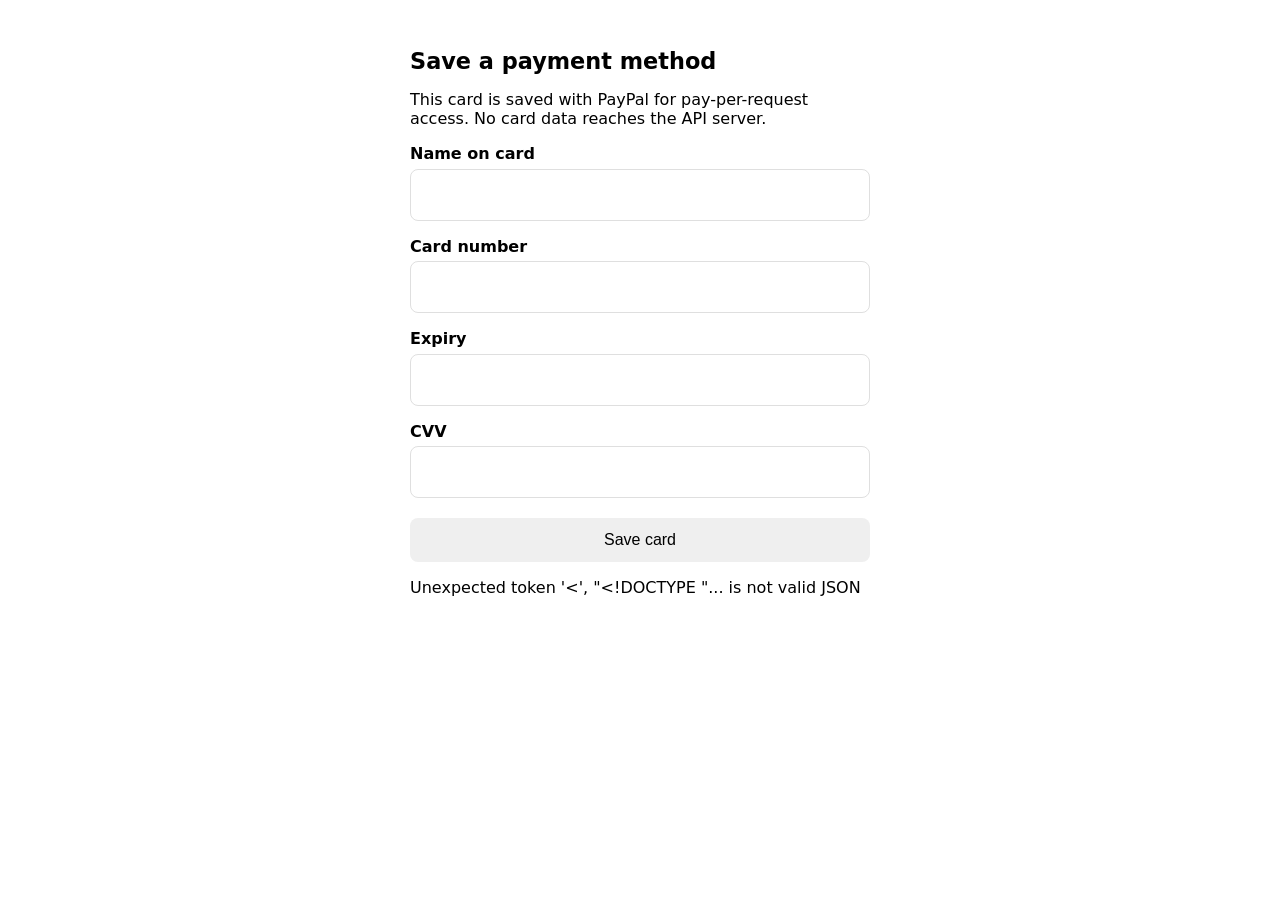
==== src/main/resources/static/enroll.html @ 19e6c8e5 "version 01 e2e" ====
<!doctype html>
<html lang="en">
<head>
  <meta charset="utf-8">
  <meta name="viewport" content="width=device-width, initial-scale=1">
  <title>Save a payment method</title>
  <style>
    :root { color-scheme: light dark; }
    body { font-family: system-ui, -apple-system, sans-serif; max-width: 460px; margin: 3rem auto; padding: 0 1rem; }
    h1 { font-size: 1.4rem; }
    label { display: block; margin: 1rem 0 0.35rem; font-weight: 600; }
    .field { border: 1px solid #8884; border-radius: 8px; min-height: 42px; padding: 4px; }
    button { margin-top: 1.25rem; width: 100%; min-height: 44px; border: 0; border-radius: 8px; font-size: 1rem; cursor: pointer; }
    #status { margin-top: 1rem; white-space: pre-wrap; }
    .hidden { display: none; }
  </style>
</head>
<body>
  <h1>Save a payment method</h1>
  <p>This card is saved with PayPal for pay-per-request access. No card data reaches the API server.</p>

  <div id="form">
    <label for="card-holder-name">Name on card</label>
    <div id="card-holder-name" class="field"></div>

    <label for="card-number">Card number</label>
    <div id="card-number" class="field"></div>

    <label for="expiration-date">Expiry</label>
    <div id="expiration-date" class="field"></div>

    <label for="cvv">CVV</label>
    <div id="cvv" class="field"></div>

    <button id="submit" type="button">Save card</button>
  </div>

  <div id="status"></div>

  <script>
    const token = window.location.pathname.split('/').filter(Boolean)[1];
    const statusElement = document.getElementById('status');
    const formElement = document.getElementById('form');
    const submitButton = document.getElementById('submit');

    function setStatus(value) {
      statusElement.textContent = value;
    }

    function describeError(error) {
      if (!error) return 'Unknown error';
      const data = error.data || {};
      const message = error.message || data.message || String(error);
      const details = error.details || data.details;
      if (!details) return message;
      const text = typeof details === 'string' ? details : JSON.stringify(details);
      return `${message}\n${text}`;
    }

    async function start() {
      if (!token) {
        setStatus('Missing enrollment token.');
        return;
      }

      const config = await fetch(`/enroll/${token}/config`).then(async (response) => {
        if (!response.ok) throw new Error(await response.text());
        return response.json();
      });

      if (!window.paypal || !window.paypal.CardFields) {
        setStatus('PayPal card fields did not load. Check the client ID and network.');
        return;
      }

      const cardFields = window.paypal.CardFields({
        createVaultSetupToken: async () => config.setupTokenId,
        onApprove: async ({ vaultSetupToken }) => {
          setStatus('Saving...');
          const response = await fetch(`/enroll/${token}/exchange`, {
            method: 'POST',
            headers: { 'Content-Type': 'application/json' },
            body: JSON.stringify({ vaultSetupToken })
          });
          if (!response.ok) {
            setStatus(await response.text());
            return;
          }
          const result = await response.json();
          formElement.classList.add('hidden');
          setStatus(`Saved ${result.brand || ''} ${result.last4 || ''}. You can close this tab.`);
        },
        onError: (error) => setStatus(describeError(error))
      });

      if (!cardFields.isEligible()) {
        setStatus('Card fields are not eligible for this PayPal account.');
        return;
      }

      cardFields.NameField().render('#card-holder-name');
      cardFields.NumberField().render('#card-number');
      cardFields.ExpiryField().render('#expiration-date');
      cardFields.CVVField().render('#cvv');

      submitButton.addEventListener('click', () => {
        setStatus('');
        cardFields.submit().catch((error) => setStatus(describeError(error)));
      });
    }

    const script = document.createElement('script');
    script.onload = start;
    script.onerror = () => setStatus('Could not load the PayPal SDK.');

    fetch(`/enroll/${token}/config`).then((response) => response.json()).then((config) => {
      script.src = `https://www.paypal.com/sdk/js?components=card-fields&client-id=${encodeURIComponent(config.clientId)}&currency=USD&intent=capture`;
      document.head.appendChild(script);
    }).catch((error) => setStatus(error.message || String(error)));
  </script>
</body>
</html>
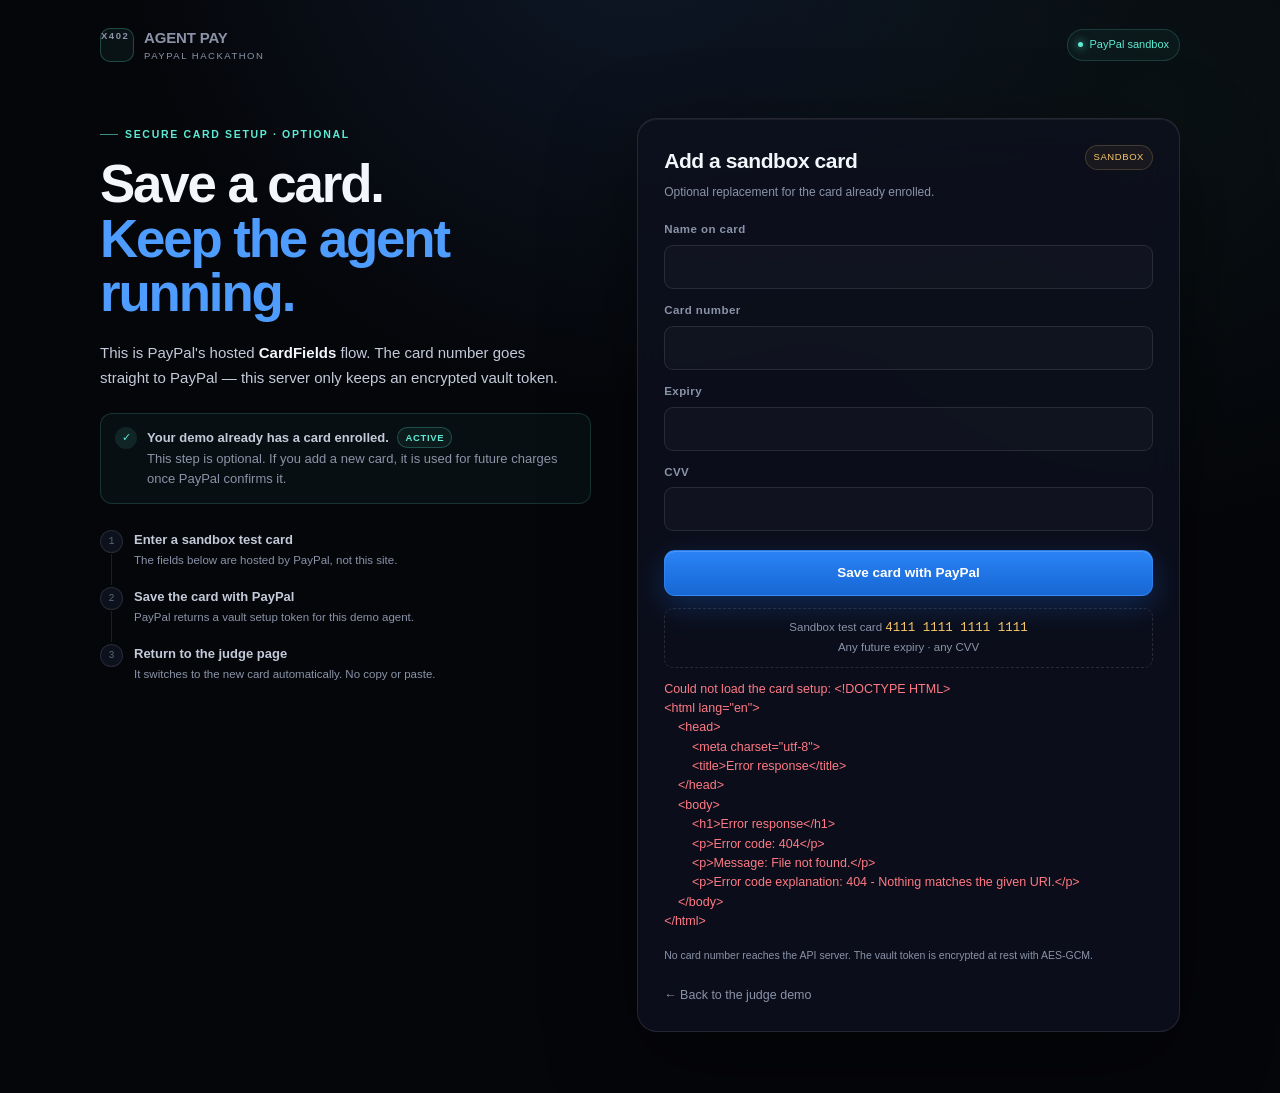
==== commit 1435bf2e: "feat: judge demo with built-in PayPal sandbox card - public judge page: real x402 402->200, PayPal V" ====
--- a/src/main/resources/static/enroll.html
+++ b/src/main/resources/static/enroll.html
@@ -3,48 +3,414 @@
 <head>
   <meta charset="utf-8">
   <meta name="viewport" content="width=device-width, initial-scale=1">
-  <title>Save a payment method</title>
+  <title>Save a sandbox card — x402 Agent Pay</title>
+  <meta name="theme-color" content="#05060a">
+  <link rel="icon" href="/favicon.svg" type="image/svg+xml">
   <style>
-    :root { color-scheme: light dark; }
-    body { font-family: system-ui, -apple-system, sans-serif; max-width: 460px; margin: 3rem auto; padding: 0 1rem; }
-    h1 { font-size: 1.4rem; }
-    label { display: block; margin: 1rem 0 0.35rem; font-weight: 600; }
-    .field { border: 1px solid #8884; border-radius: 8px; min-height: 42px; padding: 4px; }
-    button { margin-top: 1.25rem; width: 100%; min-height: 44px; border: 0; border-radius: 8px; font-size: 1rem; cursor: pointer; }
-    #status { margin-top: 1rem; white-space: pre-wrap; }
-    .hidden { display: none; }
+    @font-face {
+      font-family: "Inter";
+      font-style: normal;
+      font-weight: 400 700;
+      font-display: swap;
+      src: url("/fonts/inter-latin.woff2") format("woff2");
+    }
+    @font-face {
+      font-family: "Space Grotesk";
+      font-style: normal;
+      font-weight: 500 700;
+      font-display: swap;
+      src: url("/fonts/space-grotesk-latin.woff2") format("woff2");
+    }
+    @font-face {
+      font-family: "JetBrains Mono";
+      font-style: normal;
+      font-weight: 400 600;
+      font-display: swap;
+      src: url("/fonts/jetbrains-mono-latin.woff2") format("woff2");
+    }
+
+    :root {
+      color-scheme: dark;
+      --bg: #05060a;
+      --panel: #0d111d;
+      --line: rgba(255, 255, 255, 0.1);
+      --text: #f3f6fb;
+      --soft: #c3cad9;
+      --muted: #8a93a8;
+      --dim: #5d6578;
+      --blue: #4f9cff;
+      --mint: #5eead4;
+      --amber: #f6c66a;
+      --red: #ff7a85;
+      --font-body: "Inter", -apple-system, BlinkMacSystemFont, "Segoe UI", sans-serif;
+      --font-display: "Space Grotesk", "Inter", sans-serif;
+      --font-mono: "JetBrains Mono", "SFMono-Regular", Consolas, monospace;
+    }
+
+    * { box-sizing: border-box; }
+    body {
+      margin: 0;
+      min-height: 100vh;
+      background:
+        radial-gradient(circle at 50% -10%, rgba(79, 156, 255, 0.13), transparent 38%),
+        radial-gradient(circle at 90% 10%, rgba(94, 234, 212, 0.05), transparent 28%),
+        var(--bg);
+      color: var(--text);
+      font-family: var(--font-body);
+      font-size: 15px;
+      line-height: 1.55;
+      -webkit-font-smoothing: antialiased;
+    }
+    a { color: inherit; text-decoration: none; }
+    button { font: inherit; cursor: pointer; }
+    .hidden { display: none !important; }
+    ::selection { background: rgba(79, 156, 255, 0.35); color: #fff; }
+
+    .page { width: min(1080px, calc(100% - 40px)); margin: 0 auto; padding: 26px 0 60px; }
+
+    .topbar { display: flex; align-items: center; justify-content: space-between; gap: 18px; margin-bottom: 54px; }
+    .brand { display: inline-flex; align-items: center; gap: 10px; }
+    .brand-mark {
+      display: grid;
+      place-items: center;
+      width: 34px;
+      height: 34px;
+      border: 1px solid rgba(94, 234, 212, 0.25);
+      border-radius: 10px;
+      background: rgba(94, 234, 212, 0.06);
+      color: var(--mint);
+      font-family: var(--font-display);
+      font-size: 13px;
+      font-weight: 700;
+    }
+    .brand strong { font-family: var(--font-display); font-size: 15px; letter-spacing: -0.01em; }
+    .brand span { display: block; color: var(--muted); font-size: 8px; letter-spacing: 0.16em; text-transform: uppercase; }
+    .top-badge {
+      display: inline-flex;
+      align-items: center;
+      gap: 7px;
+      padding: 6px 10px;
+      border: 1px solid rgba(94, 234, 212, 0.18);
+      border-radius: 999px;
+      color: var(--mint);
+      background: rgba(94, 234, 212, 0.04);
+      font-size: 10px;
+    }
+    .live-dot { width: 5px; height: 5px; border-radius: 50%; background: var(--mint); box-shadow: 0 0 8px var(--mint); }
+
+    .hero { display: grid; grid-template-columns: 0.95fr 1.05fr; gap: 46px; align-items: start; }
+    .eyebrow {
+      display: inline-flex;
+      align-items: center;
+      gap: 7px;
+      margin-bottom: 14px;
+      color: var(--mint);
+      font-size: 9px;
+      font-weight: 600;
+      letter-spacing: 0.16em;
+      text-transform: uppercase;
+    }
+    .eyebrow::before { content: ""; width: 18px; height: 1px; background: var(--mint); opacity: 0.6; }
+    h1 { margin: 0; font-family: var(--font-display); font-size: clamp(2.1rem, 5vw, 3.3rem); line-height: 1.04; letter-spacing: -0.04em; }
+    h1 span { color: var(--blue); }
+    .lede { margin: 20px 0 0; max-width: 460px; color: var(--soft); font-size: 14px; line-height: 1.65; }
+    .lede strong { color: var(--text); }
+
+    .already-note {
+      display: flex;
+      gap: 10px;
+      align-items: flex-start;
+      margin-top: 22px;
+      padding: 13px 14px;
+      border: 1px solid rgba(94, 234, 212, 0.17);
+      border-radius: 12px;
+      background: rgba(94, 234, 212, 0.04);
+      color: var(--muted);
+      font-size: 11.5px;
+      line-height: 1.55;
+    }
+    .already-note .check {
+      display: grid;
+      place-items: center;
+      flex: 0 0 auto;
+      width: 22px;
+      height: 22px;
+      border-radius: 50%;
+      background: rgba(94, 234, 212, 0.1);
+      color: var(--mint);
+      font-size: 11px;
+    }
+    .already-note strong { display: block; color: var(--soft); font-size: 11.5px; }
+
+    .steps { margin: 26px 0 0; padding: 0; list-style: none; display: flex; flex-direction: column; gap: 0; }
+    .step { position: relative; display: flex; gap: 11px; padding-bottom: 17px; }
+    .step:last-child { padding-bottom: 0; }
+    .step:not(:last-child)::before { content: ""; position: absolute; top: 24px; bottom: 2px; left: 11px; width: 1px; background: var(--line); }
+    .step-num {
+      z-index: 1;
+      display: grid;
+      place-items: center;
+      flex: 0 0 auto;
+      width: 23px;
+      height: 23px;
+      border: 1px solid var(--line);
+      border-radius: 50%;
+      background: var(--panel);
+      color: var(--dim);
+      font-family: var(--font-mono);
+      font-size: 9px;
+    }
+    .step strong { display: block; color: var(--soft); font-size: 11.5px; font-weight: 600; }
+    .step small { display: block; margin-top: 2px; color: var(--muted); font-size: 10px; line-height: 1.5; }
+
+    .form-card {
+      padding: 26px;
+      border: 1px solid var(--line);
+      border-radius: 20px;
+      background: rgba(13, 17, 29, 0.88);
+      box-shadow: 0 30px 90px rgba(0, 0, 0, 0.45), inset 0 1px 0 rgba(255, 255, 255, 0.06);
+      backdrop-filter: blur(18px);
+      -webkit-backdrop-filter: blur(18px);
+    }
+    .form-head { display: flex; align-items: flex-start; justify-content: space-between; gap: 12px; margin-bottom: 20px; }
+    .form-head h2 { margin: 0; font-family: var(--font-display); font-size: 20px; letter-spacing: -0.02em; }
+    .form-head p { margin: 5px 0 0; color: var(--muted); font-size: 10.5px; }
+    .sandbox-chip {
+      flex: 0 0 auto;
+      padding: 4px 8px;
+      border: 1px solid rgba(246, 198, 106, 0.2);
+      border-radius: 999px;
+      color: var(--amber);
+      background: rgba(246, 198, 106, 0.05);
+      font-size: 8.5px;
+      letter-spacing: 0.06em;
+      text-transform: uppercase;
+    }
+
+    label { display: block; margin: 13px 0 6px; color: var(--muted); font-size: 10px; font-weight: 600; letter-spacing: 0.04em; }
+    .field {
+      min-height: 44px;
+      padding: 4px;
+      border: 1px solid var(--line);
+      border-radius: 9px;
+      background: rgba(255, 255, 255, 0.025);
+      transition: border-color 0.2s ease, background 0.2s ease;
+    }
+    .field:focus-within { border-color: rgba(79, 156, 255, 0.45); background: rgba(79, 156, 255, 0.035); }
+    .field iframe { border-radius: 6px; }
+
+    .save-button {
+      width: 100%;
+      min-height: 46px;
+      margin-top: 19px;
+      border: 1px solid rgba(79, 156, 255, 0.35);
+      border-radius: 11px;
+      background: linear-gradient(180deg, #2a83f5, #1767d4);
+      color: #fff;
+      font-size: 12.5px;
+      font-weight: 600;
+      box-shadow: 0 10px 30px rgba(29, 111, 232, 0.28), inset 0 1px 0 rgba(255, 255, 255, 0.16);
+      transition: transform 0.2s ease, filter 0.2s ease;
+    }
+    .save-button:hover:not(:disabled) { transform: translateY(-1px); filter: brightness(1.06); }
+    .save-button:disabled { opacity: 0.55; cursor: wait; }
+
+    .test-card {
+      margin: 12px 0 0;
+      padding: 10px;
+      border: 1px dashed rgba(255, 255, 255, 0.12);
+      border-radius: 9px;
+      color: var(--muted);
+      font-size: 10px;
+      line-height: 1.55;
+      text-align: center;
+    }
+    .test-card code { color: var(--amber); font-family: var(--font-mono); }
+
+    .status { margin-top: 12px; color: var(--muted); font-size: 11px; line-height: 1.55; white-space: pre-wrap; }
+    .status.error { color: var(--red); }
+    .status.success { color: var(--mint); }
+
+    .privacy { margin: 16px 0 0; color: var(--dim); font-size: 9.5px; line-height: 1.55; }
+    .back { display: inline-block; margin-top: 22px; color: var(--muted); font-size: 11px; }
+    .back:hover { color: var(--text); }
+
+    .success-panel { padding: 6px 0 4px; text-align: center; }
+    .success-icon {
+      display: grid;
+      place-items: center;
+      width: 54px;
+      height: 54px;
+      margin: 0 auto 16px;
+      border: 1px solid rgba(94, 234, 212, 0.3);
+      border-radius: 50%;
+      background: rgba(94, 234, 212, 0.08);
+      color: var(--mint);
+      font-size: 24px;
+      box-shadow: 0 0 30px rgba(94, 234, 212, 0.1);
+    }
+    .success-panel h2 { margin: 0; font-family: var(--font-display); font-size: 23px; }
+    .success-panel p { margin: 8px 0 0; color: var(--muted); font-size: 12px; }
+    .success-detail { color: var(--text) !important; font-family: var(--font-mono); font-size: 13px !important; }
+    .close-button {
+      width: 100%;
+      min-height: 44px;
+      margin-top: 20px;
+      border: 1px solid var(--line);
+      border-radius: 11px;
+      background: rgba(255, 255, 255, 0.045);
+      color: var(--soft);
+      font-size: 12px;
+      font-weight: 600;
+    }
+    .close-button:hover { background: rgba(255, 255, 255, 0.08); color: var(--text); }
+
+    /* ---------- readability + emphasis ---------- */
+    .brand span { font-size: 9.5px; }
+    .top-badge { font-size: 11px; }
+    .eyebrow { font-size: 10.5px; }
+    .lede { font-size: 15px; }
+    .already-note { font-size: 13px; line-height: 1.6; }
+    .already-note strong { font-size: 13px; }
+    .already-chip {
+      display: inline-flex;
+      margin-left: 5px;
+      padding: 2px 7px;
+      border: 1px solid rgba(94, 234, 212, 0.25);
+      border-radius: 999px;
+      background: rgba(94, 234, 212, 0.06);
+      color: var(--mint);
+      font-size: 9.5px;
+      font-weight: 600;
+      letter-spacing: 0.07em;
+      text-transform: uppercase;
+      vertical-align: 1px;
+    }
+    .step-num { font-size: 10px; }
+    .step strong { font-size: 13px; }
+    .step small { font-size: 11.5px; line-height: 1.55; }
+    .form-head h2 { font-size: 21px; }
+    .form-head p { font-size: 12px; }
+    .sandbox-chip { font-size: 9.5px; }
+    label { font-size: 11.5px; }
+    .save-button { font-size: 13.5px; }
+    .test-card { font-size: 11.5px; }
+    .test-card code { font-size: 12.5px; }
+    .status { font-size: 12.5px; }
+    .privacy { color: var(--muted); font-size: 10.5px; }
+    .back { font-size: 12.5px; }
+    .success-panel p { font-size: 13px; }
+    .success-detail { font-size: 14px !important; }
+    .close-button { font-size: 13px; }
+
+    @media (max-width: 820px) {
+      .page { width: calc(100% - 28px); padding-top: 18px; }
+      .topbar { margin-bottom: 34px; }
+      .hero { grid-template-columns: 1fr; gap: 30px; }
+      .lede { max-width: none; }
+      .steps { display: none; }
+      .form-card { padding: 20px; }
+    }
   </style>
 </head>
 <body>
-  <h1>Save a payment method</h1>
-  <p>This card is saved with PayPal for pay-per-request access. No card data reaches the API server.</p>
-
-  <div id="form">
-    <label for="card-holder-name">Name on card</label>
-    <div id="card-holder-name" class="field"></div>
-
-    <label for="card-number">Card number</label>
-    <div id="card-number" class="field"></div>
-
-    <label for="expiration-date">Expiry</label>
-    <div id="expiration-date" class="field"></div>
-
-    <label for="cvv">CVV</label>
-    <div id="cvv" class="field"></div>
-
-    <button id="submit" type="button">Save card</button>
+  <div class="page">
+    <header class="topbar">
+      <a class="brand" href="/">
+        <span class="brand-mark">x402</span>
+        <span><strong>agent pay</strong><span>PayPal hackathon</span></span>
+      </a>
+      <span class="top-badge"><span class="live-dot"></span> PayPal sandbox</span>
+    </header>
+
+    <main class="hero">
+      <section>
+        <div class="eyebrow">Secure card setup · optional</div>
+        <h1>Save a card.<br><span>Keep the agent running.</span></h1>
+        <p class="lede">
+          This is PayPal's hosted <strong>CardFields</strong> flow. The card number goes straight to
+          PayPal — this server only keeps an encrypted vault token.
+        </p>
+
+        <div class="already-note">
+          <span class="check">✓</span>
+          <div>
+            <strong>Your demo already has a card enrolled. <span class="already-chip">Active</span></strong>
+            This step is optional. If you add a new card, it is used for future charges once PayPal confirms it.
+          </div>
+        </div>
+
+        <ol class="steps">
+          <li class="step">
+            <span class="step-num">1</span>
+            <div><strong>Enter a sandbox test card</strong><small>The fields below are hosted by PayPal, not this site.</small></div>
+          </li>
+          <li class="step">
+            <span class="step-num">2</span>
+            <div><strong>Save the card with PayPal</strong><small>PayPal returns a vault setup token for this demo agent.</small></div>
+          </li>
+          <li class="step">
+            <span class="step-num">3</span>
+            <div><strong>Return to the judge page</strong><small>It switches to the new card automatically. No copy or paste.</small></div>
+          </li>
+        </ol>
+      </section>
+
+      <section class="form-card">
+        <div id="form">
+          <div class="form-head">
+            <div>
+              <h2>Add a sandbox card</h2>
+              <p>Optional replacement for the card already enrolled.</p>
+            </div>
+            <span class="sandbox-chip">Sandbox</span>
+          </div>
+
+          <label for="card-holder-name">Name on card</label>
+          <div id="card-holder-name" class="field"></div>
+
+          <label for="card-number">Card number</label>
+          <div id="card-number" class="field"></div>
+
+          <label for="expiration-date">Expiry</label>
+          <div id="expiration-date" class="field"></div>
+
+          <label for="cvv">CVV</label>
+          <div id="cvv" class="field"></div>
+
+          <button id="submit" class="save-button" type="button">Save card with PayPal</button>
+          <p class="test-card">
+            Sandbox test card <code>4111 1111 1111 1111</code><br>
+            Any future expiry · any CVV
+          </p>
+          <div id="status" class="status" role="status" aria-live="polite"></div>
+          <p class="privacy">No card number reaches the API server. The vault token is encrypted at rest with AES-GCM.</p>
+          <a class="back" href="/">← Back to the judge demo</a>
+        </div>
+
+        <div id="success" class="success-panel hidden">
+          <div class="success-icon">✓</div>
+          <h2>Card saved</h2>
+          <p class="success-detail" id="success-detail"></p>
+          <p>You can close this tab. The judge page will pick up the new card automatically.</p>
+          <button id="close-tab" class="close-button" type="button">Close this tab</button>
+          <a class="back" href="/">← Back to the judge demo</a>
+        </div>
+      </section>
+    </main>
   </div>
-
-  <div id="status"></div>
 
   <script>
     const token = window.location.pathname.split('/').filter(Boolean)[1];
     const statusElement = document.getElementById('status');
     const formElement = document.getElementById('form');
+    const successElement = document.getElementById('success');
+    const successDetail = document.getElementById('success-detail');
     const submitButton = document.getElementById('submit');
 
-    function setStatus(value) {
-      statusElement.textContent = value;
+    function setStatus(value, kind) {
+      statusElement.className = `status${kind ? ` ${kind}` : ''}`;
+      statusElement.textContent = value || '';
     }
 
     function describeError(error) {
@@ -57,44 +423,76 @@
       return `${message}\n${text}`;
     }
 
+    function showSuccess(result) {
+      formElement.classList.add('hidden');
+      successElement.classList.remove('hidden');
+      const brand = result.brand || 'CARD';
+      const last4 = result.last4 ? `•••• ${result.last4}` : '';
+      successDetail.textContent = `${brand} ${last4}`.trim();
+      setStatus('');
+      try { window.opener && window.opener.postMessage({ type: 'x402-card-enrolled' }, window.location.origin); } catch (error) {}
+    }
+
     async function start() {
       if (!token) {
-        setStatus('Missing enrollment token.');
+        setStatus('Missing enrollment token. Return to the judge demo and start card setup again.', 'error');
         return;
       }
 
-      const config = await fetch(`/enroll/${token}/config`).then(async (response) => {
+      setStatus('Loading PayPal card fields…');
+      let config;
+      try {
+        const response = await fetch(`/enroll/${token}/config`);
         if (!response.ok) throw new Error(await response.text());
-        return response.json();
-      });
-
+        config = await response.json();
+      } catch (error) {
+        setStatus(`Could not load the card setup: ${error.message || error}`, 'error');
+        return;
+      }
+
+      const script = document.createElement('script');
+      script.src = `https://www.paypal.com/sdk/js?components=card-fields&client-id=${encodeURIComponent(config.clientId)}&currency=USD&intent=capture`;
+      script.onload = () => mountCardFields(config);
+      script.onerror = () => setStatus('Could not load the PayPal SDK. Check the network and reload this page.', 'error');
+      document.head.appendChild(script);
+    }
+
+    function mountCardFields(config) {
       if (!window.paypal || !window.paypal.CardFields) {
-        setStatus('PayPal card fields did not load. Check the client ID and network.');
+        setStatus('PayPal card fields did not load. Check the client ID and network.', 'error');
         return;
       }
 
       const cardFields = window.paypal.CardFields({
         createVaultSetupToken: async () => config.setupTokenId,
         onApprove: async ({ vaultSetupToken }) => {
-          setStatus('Saving...');
-          const response = await fetch(`/enroll/${token}/exchange`, {
-            method: 'POST',
-            headers: { 'Content-Type': 'application/json' },
-            body: JSON.stringify({ vaultSetupToken })
-          });
-          if (!response.ok) {
-            setStatus(await response.text());
-            return;
+          setStatus('Saving the card with PayPal…');
+          submitButton.disabled = true;
+          try {
+            const response = await fetch(`/enroll/${token}/exchange`, {
+              method: 'POST',
+              headers: { 'Content-Type': 'application/json' },
+              body: JSON.stringify({ vaultSetupToken })
+            });
+            if (!response.ok) {
+              setStatus(await response.text(), 'error');
+              submitButton.disabled = false;
+              return;
+            }
+            showSuccess(await response.json());
+          } catch (error) {
+            setStatus(`The card was approved, but saving it failed: ${error.message || error}`, 'error');
+            submitButton.disabled = false;
           }
-          const result = await response.json();
-          formElement.classList.add('hidden');
-          setStatus(`Saved ${result.brand || ''} ${result.last4 || ''}. You can close this tab.`);
         },
-        onError: (error) => setStatus(describeError(error))
+        onError: (error) => {
+          setStatus(describeError(error), 'error');
+          submitButton.disabled = false;
+        }
       });
 
       if (!cardFields.isEligible()) {
-        setStatus('Card fields are not eligible for this PayPal account.');
+        setStatus('Card fields are not eligible for this PayPal account.', 'error');
         return;
       }
 
@@ -105,18 +503,25 @@
 
       submitButton.addEventListener('click', () => {
         setStatus('');
-        cardFields.submit().catch((error) => setStatus(describeError(error)));
+        submitButton.disabled = true;
+        submitButton.textContent = 'Opening PayPal…';
+        cardFields.submit()
+          .catch((error) => {
+            setStatus(describeError(error), 'error');
+            submitButton.disabled = false;
+            submitButton.textContent = 'Save card with PayPal';
+          });
       });
-    }
-
-    const script = document.createElement('script');
-    script.onload = start;
-    script.onerror = () => setStatus('Could not load the PayPal SDK.');
-
-    fetch(`/enroll/${token}/config`).then((response) => response.json()).then((config) => {
-      script.src = `https://www.paypal.com/sdk/js?components=card-fields&client-id=${encodeURIComponent(config.clientId)}&currency=USD&intent=capture`;
-      document.head.appendChild(script);
-    }).catch((error) => setStatus(error.message || String(error)));
+
+      setStatus('');
+    }
+
+    document.getElementById('close-tab').addEventListener('click', () => {
+      window.close();
+      window.setTimeout(() => { window.location.href = '/'; }, 250);
+    });
+
+    start();
   </script>
 </body>
 </html>
